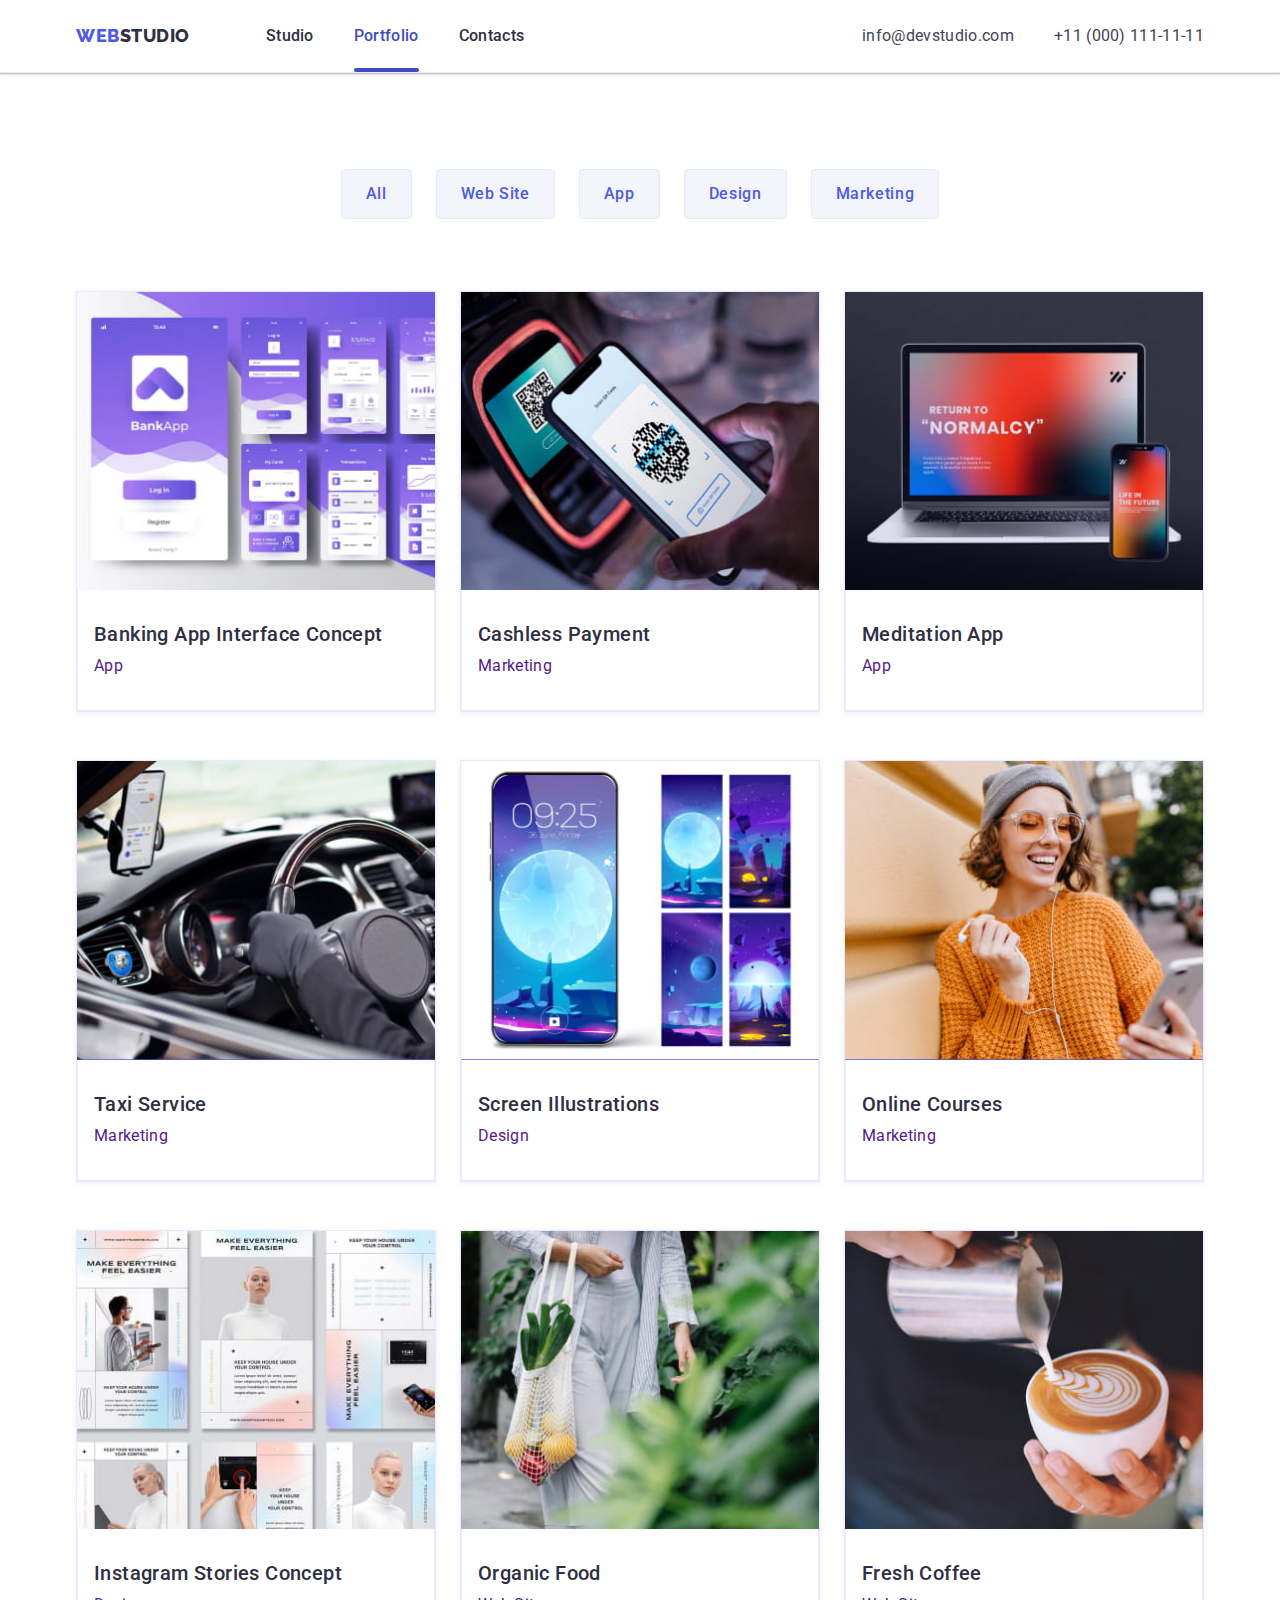
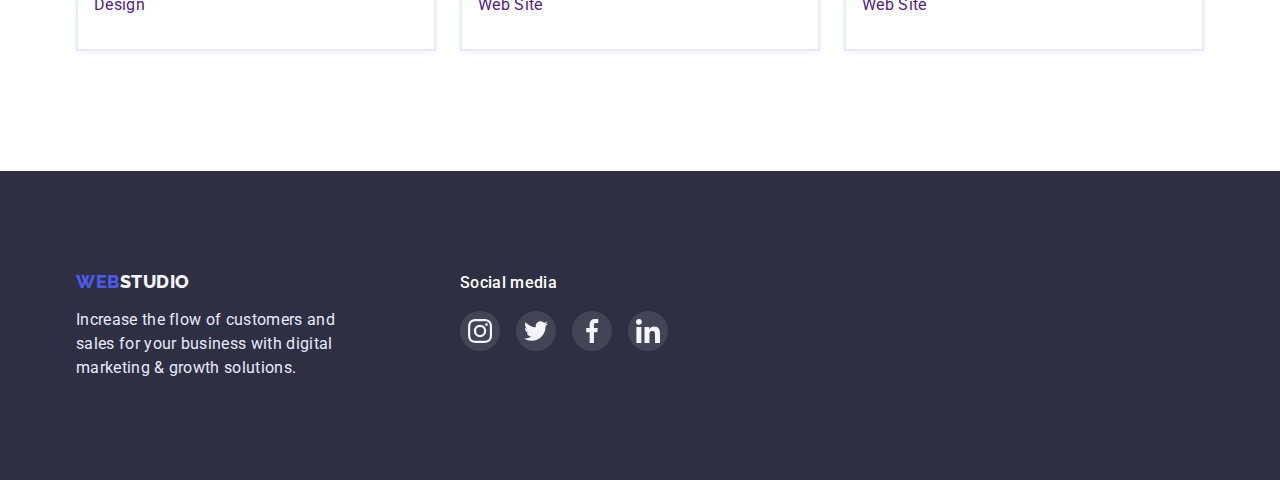
==== portfolio.html @ 0f5041aa "Initial commit" ====
<!DOCTYPE html>
<html lang="en">
  <head>
    <meta charset="UTF-8" />
    <meta http-equiv="X-UA-Compatible" content="IE=edge" />
    <meta name="viewport" content="width=device-width, initial-scale=1.0" />
    <title>WebStudio</title>
    <link
      rel="stylesheet"
      href="https://cdn.jsdelivr.net/npm/modern-normalize@1.1.0/modern-normalize.min.css"
    />

    <link rel="preconnect" href="https://fonts.googleapis.com" />
    <link rel="preconnect" href="https://fonts.gstatic.com" crossorigin />
    <link
      href="https://fonts.googleapis.com/css2?family=Raleway:wght@800&family=Roboto:wght@400;500;700;900&display=swap"
      rel="stylesheet"
    />
    <link rel="stylesheet" href="./css/styles.css" />
  </head>

  <body>
    <header class="header">
      <div class="header-container container">
        <a href="./index.html" class="header-logo link"
          >Web<span class="header-studio">Studio</span></a
        >
        <nav class="header-nav">
          <ul class="header-list list">
            <li><a href="./index.html" class="nav-link link">Studio</a></li>
            <li>
              <a href="#" class="nav-link link current">Portfolio</a>
            </li>
            <li><a href="#" class="nav-link link">Contacts</a></li>
          </ul>
        </nav>
        <address>
          <ul class="address-list">
            <li>
              <a href="mailto:info@devstudio.com" class="header-address link">info@devstudio.com</a>
            </li>
            <li>
              <a href="tel:+110001111111" class="header-address link">+11 (000) 111-11-11</a>
            </li>
          </ul>
        </address>
      </div>
    </header>

    <main>
      <section class="portfolio-section section">
        <div class="project-cards-container container">
          <h1 class="visually-hidden">Portfolio</h1>
          <ul class="filters-btns list">
            <li><button type="button" class="filter-btn">All</button></li>
            <li><button type="button" class="filter-btn">Web Site</button></li>
            <li><button type="button" class="filter-btn">App</button></li>
            <li><button type="button" class="filter-btn">Design</button></li>
            <li><button type="button" class="filter-btn">Marketing</button></li>
          </ul>

          <ul class="project-cards project-card-set list">
            <li class="project-card project-card-set-item">
              <a href="" class="project-card-link">
                <div class="overflow">
                  <img
                    class="project-card-img img"
                    src="./images/banking-app-interface-conc.jpg"
                    alt="Demonstration of Banking App Interface Concept"
                  />
                  <div class="overley">
                    <p class="overley-text"
                      >14 Stylish and User-Friendly App Design Concepts · Task Manager App · Calorie
                      Tracker App · Exotic Fruit Ecommerce App · Cloud Storage App</p
                    >
                  </div>
                </div>
                <div class="card-content">
                  <h2 class="project-card-title"> Banking App Interface Concept </h2>
                  <p class="project-card-descr">App</p>
                </div>
              </a>
            </li>
            <li class="project-card project-card-set-item">
              <a href="" class="project-card-link">
                <div class="overflow">
                  <img
                    class="project-card-img img"
                    src="./images/cashless-payment.jpg"
                    alt="Demonstration of Cashless Payment"
                  />
                  <div class="overley">
                    <p class="overley-text"
                      >14 Stylish and User-Friendly App Design Concepts · Task Manager App · Calorie
                      Tracker App · Exotic Fruit Ecommerce App · Cloud Storage App</p
                    >
                  </div>
                </div>
                <div class="card-content">
                  <h2 class="project-card-title">Cashless Payment</h2>
                  <p class="project-card-descr">Marketing</p>
                </div>
              </a>
            </li>
            <li class="project-card project-card-set-item">
              <a href="" class="project-card-link">
                <div class="overflow">
                  <img
                    class="project-card-img img"
                    src="./images/meditation-app.jpg"
                    alt="Demonstration of Meditation App"
                  />
                  <div class="overley">
                    <p class="overley-text"
                      >14 Stylish and User-Friendly App Design Concepts · Task Manager App · Calorie
                      Tracker App · Exotic Fruit Ecommerce App · Cloud Storage App</p
                    >
                  </div>
                </div>
                <div class="card-content">
                  <h2 class="project-card-title">Meditation App</h2>
                  <p class="project-card-descr">App</p>
                </div>
              </a>
            </li>
            <li class="project-card project-card-set-item">
              <a href="" class="project-card-link">
                <div class="overflow">
                  <img
                    class="project-card-img img"
                    src="./images/taxi-service.jpg"
                    alt="Demonstration of Taxi Servicee"
                  />
                  <div class="overley">
                    <p class="overley-text"
                      >14 Stylish and User-Friendly App Design Concepts · Task Manager App · Calorie
                      Tracker App · Exotic Fruit Ecommerce App · Cloud Storage App</p
                    >
                  </div>
                </div>
                <div class="card-content">
                  <h2 class="project-card-title">Taxi Service</h2>
                  <p class="project-card-descr">Marketing</p>
                </div>
              </a>
            </li>
            <li class="project-card project-card-set-item">
              <a href="" class="project-card-link">
                <div class="overflow">
                  <img
                    class="project-card-img img"
                    src="./images/screen-illustrations.jpg"
                    alt="Demonstration of Screen Illustrations"
                  />
                  <div class="overley">
                    <p class="overley-text"
                      >14 Stylish and User-Friendly App Design Concepts · Task Manager App · Calorie
                      Tracker App · Exotic Fruit Ecommerce App · Cloud Storage App</p
                    >
                  </div>
                </div>
                <div class="card-content">
                  <h2 class="project-card-title">Screen Illustrations</h2>
                  <p class="project-card-descr">Design</p>
                </div>
              </a>
            </li>
            <li class="project-card project-card-set-item">
              <a href="" class="project-card-link">
                <div class="overflow">
                  <img
                    class="project-card-img img"
                    src="./images/online-courses.jpg"
                    alt="A girl takes online courses"
                  />
                  <div class="overley">
                    <p class="overley-text"
                      >14 Stylish and User-Friendly App Design Concepts · Task Manager App · Calorie
                      Tracker App · Exotic Fruit Ecommerce App · Cloud Storage App</p
                    >
                  </div>
                </div>
                <div class="card-content">
                  <h2 class="project-card-title">Online Courses</h2>
                  <p class="project-card-descr">Marketing</p>
                </div>
              </a>
            </li>
            <li class="project-card project-card-set-item">
              <a href="" class="project-card-link">
                <div class="overflow">
                  <img
                    class="project-card-img img"
                    src="./images/inst-stories-concept.jpg"
                    alt="Demonstration of Instagram Stories Concept"
                  />
                  <div class="overley">
                    <p class="overley-text"
                      >14 Stylish and User-Friendly App Design Concepts · Task Manager App · Calorie
                      Tracker App · Exotic Fruit Ecommerce App · Cloud Storage App</p
                    >
                  </div>
                </div>
                <div class="card-content">
                  <h2 class="project-card-title">Instagram Stories Concept</h2>
                  <p class="project-card-descr">Design</p>
                </div>
              </a>
            </li>
            <li class="project-card project-card-set-item">
              <a href="" class="project-card-link">
                <div class="overflow">
                  <img
                    class="project-card-img img"
                    src="./images/organic-food.jpg"
                    alt="Woman holding a shopping cart with food"
                  />
                  <div class="overley">
                    <p class="overley-text"
                      >14 Stylish and User-Friendly App Design Concepts · Task Manager App · Calorie
                      Tracker App · Exotic Fruit Ecommerce App · Cloud Storage App</p
                    >
                  </div>
                </div>
                <div class="card-content">
                  <h2 class="project-card-title">Organic Food</h2>
                  <p class="project-card-descr">Web Site</p>
                </div>
              </a>
            </li>
            <li class="project-card project-card-set-item">
              <a href="" class="project-card-link">
                <div class="overflow">
                  <img
                    class="project-card-img img"
                    src="./images/fresh-coffee.jpg"
                    alt="Barista preparing coffee"
                  />
                  <div class="overley">
                    <p class="overley-text"
                      >14 Stylish and User-Friendly App Design Concepts · Task Manager App · Calorie
                      Tracker App · Exotic Fruit Ecommerce App · Cloud Storage App</p
                    >
                  </div>
                </div>
                <div class="card-content">
                  <h2 class="project-card-title">Fresh Coffee</h2>
                  <p class="project-card-descr">Web Site</p>
                </div>
              </a>
            </li>
          </ul>
        </div>
      </section>
    </main>

    <footer class="footer">
      <div class="footer-container container">
        <div class="footer-text">
          <a href="./index.html" class="footer-logo"
            >Web<span class="footer-studio">Studio</span></a
          >
          <p class="footer-descr">
            Increase the flow of customers and sales for your business with digital marketing &
            growth solutions.
          </p>
        </div>
        <div class="footer-social">
          <h2 class="footer-social-title">Social media</h2>
          <ul class="footer-socials list">
            <li class="footer-social-item">
              <a class="footer-social-link" href aria-label="Instagram link">
                <svg class="footer-social-icon" width="24" height="24">
                  <use href="./images/icons.svg#icon-instagram"></use>
                </svg>
              </a>
            </li>
            <li class="footer-social-item">
              <a class="footer-social-link" href aria-label="Twitter link">
                <svg class="footer-social-icon" width="24" height="24">
                  <use href="./images/icons.svg#icon-twitter"></use>
                </svg>
              </a>
            </li>
            <li class="footer-social-item">
              <a class="footer-social-link" href aria-label="Facebook link">
                <svg class="footer-social-icon" width="24" height="24">
                  <use href="./images/icons.svg#icon-facebook"></use>
                </svg>
              </a>
            </li>
            <li class="footer-social-item">
              <a class="footer-social-link" href aria-label="LinkedIn link">
                <svg class="footer-social-icon" width="24" height="24">
                  <use href="./images/icons.svg#icon-linkedin"></use>
                </svg>
              </a>
            </li>
          </ul>
        </div>
      </div>
    </footer>
  </body>
</html>
---- css/styles.css ----
:root {
  --iris-color: #4d5ae5;
  --ocean-color: #404bbf;
  --navy-blue-color: #2e2f42;
  --green-color: #31d0aa;
  --slate-color: #434455;
  --light-slate-color: #8e8f99;
  --cornflower-color: #e7e9fc;
  --cloud-color: #f4f4fd;
  --navy-blue-modal-color: rgba(46, 47, 66, 0.4);
  --grey-color: rgba(46, 47, 66, 0.7);

  --indent: 24px;
  --items-index: 4;
  --items-portfolio: 3;

  --anim-time: 250ms;
  --anim-func: cubic-bezier(0.4, 0, 0.2, 1);
}

.visually-hidden {
  position: absolute;
  width: 1px;
  height: 1px;
  margin: -1px;
  border: 0;
  padding: 0;

  white-space: nowrap;
  clip-path: inset(100%);
  clip: rect(0 0 0 0);
  overflow: hidden;
}

body {
  font-family: 'Roboto', sans-serif;
  font-size: 16px;
  letter-spacing: 0.02em;
  color: var(--slate-color);
}

/* reset styles */
h1,
h2,
h3,
h4,
h5,
h6,
p,
ul {
  margin: 0;
  padding: 0;
}
img {
  display: block;
  max-width: 100%;
  height: auto;
}
button {
  cursor: pointer;
}
.link {
  text-decoration: none;
  color: currentColor;
}
.list {
  list-style: none;
  margin: 0;
  padding: 0;
}

.section {
  padding-top: 120px;
  padding-bottom: 120px;
  /* outline: 2px solid red;
  outline-offset: -2px; */
}

.container {
  width: 1158px;
  padding-left: 15px;
  padding-right: 15px;
  margin-left: auto;
  margin-right: auto;
  /* outline: 2px solid red;
  outline-offset: -2px; */
}

/**
  |============================
  | Card set Index.html
  |============================
*/

.card-set {
  display: flex;
  flex-wrap: wrap;
  gap: var(--indent);
}

.card-set-item {
  flex-basis: calc((100% - var(--indent) * (var(--items-index) - 1)) / var(--items-index));
}

/**
  |============================
  | Card set Portfolio.html
  |============================
*/

.project-card-set {
  display: flex;
  flex-wrap: wrap;
  row-gap: 48px;
  column-gap: var(--indent);
}

.project-card-set-item {
  flex-basis: calc((100% - var(--indent) * (var(--items-portfolio) - 1)) / var(--items-portfolio));
}

/**
  |============================
  | HEADER STYLES
  |============================
*/

.header {
  /* z-index: 1000;
  position: fixed;
  left: 0px;
  top: 0px; */

  width: 100%;

  background-color: #fff;
  border-bottom: 1px solid var(--cornflower-color);
  box-shadow: 0px 2px 1px rgba(46, 47, 66, 0.08), 0px 1px 1px rgba(46, 47, 66, 0.16),
    0px 1px 6px rgba(46, 47, 66, 0.08);
}

.header-container {
  display: flex;
  align-items: center;
}

.header-nav {
  margin-right: auto;
}

.header-logo {
  font-family: 'Raleway';
  color: var(--iris-color);
  text-transform: uppercase;
  font-weight: 800;
  font-size: 18px;
  line-height: 1.33;
  letter-spacing: 0.03em;
  margin-right: 76px;

  padding-top: 24px;
  padding-bottom: 24px;
}

.header-studio {
  color: var(--navy-blue-color);
}

.header-list {
  display: flex;
  align-items: center;
  gap: 40px;
}

.nav-link {
  position: relative;
  text-transform: none;
  color: var(--navy-blue-color);
  font-weight: 500;
  font-size: 16px;
  line-height: 1.5;
  letter-spacing: 0.02em;

  display: block;
  padding-top: 24px;
  padding-bottom: 24px;

  transition-property: color;
  transition-duration: var(--anim-time);
  transition-timing-function: var(--anim-func);
}

.nav-link:hover,
.nav-link:focus {
  color: var(--ocean-color);
}

.nav-link:active {
  color: var(--ocean-color);
}

.nav-link.current::after {
  content: '';
  position: absolute;
  left: 0;
  bottom: 0;

  display: block;
  width: 100%;
  height: 4px;

  background-color: var(--ocean-color);
  border-radius: 2px;
}

.current {
  color: var(--ocean-color);
}

.address-list {
  display: flex;
  align-items: center;
  gap: 40px;
}

.header-address {
  font-style: normal;
  font-size: 16px;
  line-height: 1.5;
  letter-spacing: 0.02em;
  color: var(--slate-color);
  text-decoration: none;

  padding-top: 24px;
  padding-bottom: 24px;

  transition-property: color;
  transition-duration: var(--anim-time);
  transition-timing-function: var(--anim-func);
}

.header-address:hover,
.header-address:focus {
  color: var(--ocean-color);
}

.header-address:active {
  font-style: normal;
  color: var(--ocean-color);
  text-decoration: none;
}

/**
  |============================
  | HERO STYLES
  |============================
*/

.hero {
  /* position: relative;
  top: 72px;
  margin-bottom: 72px; */
  max-width: 1440px;
  margin: 0 auto;
  padding-top: 188px;
  padding-bottom: 188px;
  background-image: linear-gradient(rgba(46, 47, 66, 0.7), rgba(46, 47, 66, 0.7)),
    url(../images/hero-image.jpg);
  background-color: var(--grey-color);
  background-repeat: no-repeat;
  background-position: center;
  background-size: cover;
}

.hero-container {
}

.hero-title {
  width: 496px;
  margin: 0 auto;
  color: #fff;
  font-size: 56px;
  line-height: 1.07;
  letter-spacing: 0.02em;

  margin-bottom: 48px;
}

.hero-btn {
  font-family: 'Roboto';
  font-weight: 500;
  font-size: 16px;
  line-height: 1.5;

  letter-spacing: 0.04em;

  color: #fff;

  width: 169px;
  height: 56px;

  background-color: var(--iris-color);
  box-shadow: 0px 4px 4px rgba(0, 0, 0, 0.15);
  border-radius: 4px;
  cursor: pointer;

  border: none;

  margin: 0 auto;
  display: block;

  transition-property: background-color;
  transition-duration: var(--anim-time);
  transition-timing-function: var(--anim-func);
}

.hero-btn:hover,
.hero-btn:focus {
  background-color: var(--ocean-color);
}

/**
  |============================
  | FEATURES STYLES
  |============================
*/

.features-container {
  /* margin-top: 72px; */
}

.features-list {
  display: flex;
  flex-wrap: wrap;
  gap: 24px;
}

.features-item {
  flex-basis: calc((100% - 3 * 24px) / 4);
}

.features-wrapper {
  width: 264px;
  height: 112px;
  margin-bottom: 8px;
  display: flex;
  justify-content: center;
  align-items: center;
  background-color: var(--cloud-color);
}

.features-icons {
}

.features-title {
  font-weight: 500;
  font-size: 20px;
  line-height: 1.2;

  letter-spacing: 0.02em;

  margin-bottom: 8px;

  color: var(--navy-blue-color);
}

.features-descr {
  font-size: 16px;
  line-height: 1.5;

  letter-spacing: 0.02em;
  color: var(--slate-color);
}

/**
  |============================
  | PRODUCE STYLES
  |============================
*/

.produce {
  padding-top: 0;
}
.produce-container {
}
.produce-list {
  display: flex;
  align-items: center;
  gap: 24px;
}

.produce-title {
  font-size: 36px;
  line-height: 1.11;

  text-align: center;
  letter-spacing: 0.02em;
  text-transform: capitalize;

  margin-bottom: 72px;

  color: var(--navy-blue-color);
}

.mockup {
  width: 360px;
  height: 300px;

  background: linear-gradient(0deg, rgba(77, 90, 229, 0.1), rgba(77, 90, 229, 0.1));
  background-blend-mode: soft-light, normal;

  border: 1px solid var(--cornflower-color);
}

/**
  |============================
  | TEAM STYLES
  |============================
*/

.team {
  background-color: var(--cloud-color);
}

.team-container {
}

.team-title {
  font-size: 36px;
  line-height: 1.11;

  text-align: center;
  letter-spacing: 0.02em;
  text-transform: capitalize;

  margin-bottom: 72px;

  color: var(--navy-blue-color);
}

.team-cards {
}

.team-card {
  box-shadow: 0px 1px 6px rgba(46, 47, 66, 0.08), 0px 1px 1px rgba(46, 47, 66, 0.16),
    0px 2px 1px rgba(46, 47, 66, 0.08);
  border-radius: 0px 0px 4px 4px;
  background-color: #fff;
}

.team-card-img {
  width: 264px;
}

.content {
  flex-grow: 1;
  padding-top: 32px;
  padding-bottom: 32px;
}

.team-card-title {
  font-weight: 500;
  font-size: 20px;
  line-height: 1.2;
  text-align: center;

  letter-spacing: 0.02em;

  color: var(--navy-blue-color);

  margin-bottom: 8px;
}
.team-card-descr {
  font-size: 16px;
  line-height: 1.5;
  text-align: center;

  letter-spacing: 0.02em;

  margin-bottom: 8px;
}

.socials {
  display: flex;
  align-items: center;
  justify-content: center;
  gap: 24px;
}
.social-item {
}

.social-link {
  display: flex;
  align-items: center;
  justify-content: center;

  width: 40px;
  height: 40px;

  background-color: var(--iris-color);
  border-radius: 50%;

  transition-property: background-color;
  transition-duration: var(--anim-time);
  transition-timing-function: var(--anim-func);
}

.social-link:hover,
.social-link:focus {
  background-color: var(--ocean-color);
}

.social-icon {
  fill: var(--cloud-color);
}

/**
  |============================
  |  CUSTOMERS STYLES
  |============================
*/

.customers {
}
.customers-container {
}
.customers-title {
  font-size: 36px;
  line-height: 1.11;

  text-align: center;
  letter-spacing: 0.02em;
  text-transform: capitalize;

  margin-bottom: 72px;

  color: var(--navy-blue-color);
}

.customers-list {
  display: flex;
  flex-wrap: wrap;
  align-items: center;
  justify-content: center;
  gap: 24px;
}
.customers-item {
}

.customer-link {
  display: flex;
  align-items: center;
  justify-content: center;

  width: 168px;
  height: 88px;

  border: 1px solid var(--light-slate-color);
  border-radius: 4px;

  transition-property: border;
  transition-duration: var(--anim-time);
  transition-timing-function: var(--anim-func);
}

.customer-link:hover,
.customer-link:focus {
  border: 1px solid var(--ocean-color);
}

.customers-icon {
  fill: var(--light-slate-color);

  transition-property: fill;
  transition-duration: var(--anim-time);
  transition-timing-function: var(--anim-func);
}

.customer-link:hover .customers-icon,
.customer-link:focus .customers-icon {
  fill: var(--ocean-color);
}

/**
  |============================
  | FOOTER STYLES
  |============================
*/

.footer {
  padding-top: 100px;
  padding-bottom: 100px;

  background-color: var(--navy-blue-color);
}

.footer-container {
  display: flex;
}

.footer-text {
  margin-right: 120px;
}

.footer-logo {
  display: block;
  font-family: 'Raleway';
  color: var(--iris-color);
  font-weight: 800;
  font-size: 18px;
  line-height: 1.166;
  letter-spacing: 0.03em;
  text-transform: uppercase;

  margin-bottom: 16px;
}

.footer-studio {
  color: var(--cloud-color);
}

.footer-descr {
  font-size: 16px;
  line-height: 1.5;

  width: 264px;

  letter-spacing: 0.02em;
  color: var(--cornflower-color);
}

.footer-social {
}
.footer-social-title {
  font-weight: 500;
  font-size: 16px;
  line-height: 1.5;
  letter-spacing: 0.02em;

  margin-bottom: 16px;

  color: #fff;
}

.footer-socials {
  display: flex;
  align-items: center;
  justify-content: center;
  gap: 16px;
}
.footer-social-item {
}

.footer-social-link {
  display: flex;
  align-items: center;
  justify-content: center;

  width: 40px;
  height: 40px;

  background-color: rgba(255, 255, 255, 0.1);
  border-radius: 50%;

  transition-property: background-color;
  transition-duration: var(--anim-time);
  transition-timing-function: var(--anim-func);
}

.footer-social-link:hover,
.footer-social-link:focus {
  background-color: var(--green-color);
}

.footer-social-icon {
  fill: var(--cloud-color);
}

/**
  |============================
  |         PORTFOLIO
  | FILTERS SECTION STYLES
  |============================
*/

.active {
  background-color: var(--ocean-color);
  box-shadow: 0px 3px 1px rgba(0, 0, 0, 0.1), 0px 2px 1px rgba(0, 0, 0, 0.08),
    0px 2px 2px rgba(0, 0, 0, 0.12);
  border-radius: 4px;
}

.portfolio-section {
  /* position: relative;
  top: 72px; */
  padding-top: 96px;
}

.filters-btns {
  display: flex;
  gap: 24px;
  justify-content: center;
  margin-bottom: 72px;
}

.filter-btn {
  font-family: 'Roboto';

  background-color: var(--cloud-color);
  border: 1px solid var(--cornflower-color);
  border-radius: 4px;

  font-weight: 500;
  font-size: 16px;
  line-height: 1.5;

  padding: 12px 24px;

  letter-spacing: 0.04em;

  color: var(--iris-color);
  cursor: pointer;

  transition-property: color, background-color, box-shadow;
  transition-duration: var(--anim-time);
  transition-timing-function: var(--anim-func);
}

.filter-btn:hover,
.filter-btn:focus {
  color: #ffffff;
  background-color: var(--ocean-color);
  box-shadow: 0px 3px 1px rgba(0, 0, 0, 0.1), 0px 2px 1px rgba(0, 0, 0, 0.08),
    0px 2px 2px rgba(0, 0, 0, 0.12);
}

.project-card {
  display: flex;
  flex-direction: column;

  border: 1px solid var(--cornflower-color);
  box-shadow: 0px 1px 6px rgba(46, 47, 66, 0.08);
}

.overflow {
  position: relative;
  overflow: hidden;
}

.overley {
  position: absolute;
  top: 0;
  left: 0;
  width: 100%;
  height: 100%;
  background-color: var(--iris-color);

  transform: translateY(100%);
  transition-property: transform;
  transition-duration: var(--anim-time);
  transition-timing-function: var(--anim-func);
}
.overley-text {
  line-height: 1.5;
  width: 296px;
  color: var(--cloud-color);
  margin-top: 40px;
  margin-left: 32px;
  margin-right: 32px;
}

.project-card-link {
  transition-property: border, box-shadow;
  transition-duration: var(--anim-time);
  transition-timing-function: var(--anim-func);
}

.project-card-link:hover .overley,
.project-card-link:focus .overley {
  transform: translateY(0);
}

.project-card-link:hover,
.project-card-link:focus {
  border: 1px solid var(--cloud-color);
  box-shadow: 0px 1px 6px rgba(46, 47, 66, 0.08), 0px 1px 1px rgba(46, 47, 66, 0.16),
    0px 2px 1px rgba(46, 47, 66, 0.08);
}

.project-card-img {
  background: linear-gradient(0deg, rgba(77, 90, 229, 0.1), rgba(77, 90, 229, 0.1));
}

.card-content {
  flex-grow: 1;
  padding-left: 16px;
  padding-top: 32px;
  padding-bottom: 32px;

  border-bottom: 1px solid var(--cornflower-color);
  border-left: 1px solid var(--cornflower-color);
  border-right: 1px solid var(--cornflower-color);
}

.project-card-title {
  font-weight: 500;
  font-size: 20px;
  line-height: 1.2;

  letter-spacing: 0.02em;

  color: var(--navy-blue-color);

  margin-bottom: 8px;
}

.project-card-descr {
  font-size: 16px;
  line-height: 1.5;

  letter-spacing: 0.02em;
}

/**
  |============================
  | MODAL STYLES
  |============================
*/

.backdrop {
  z-index: 1000;
  position: fixed;
  top: 0;
  left: 0;
  width: 100%;
  height: 100%;

  background-color: var(--navy-blue-modal-color);

  transition: opacity 250ms ease-in, visibility 250ms ease-in;
}

.backdrop.is-hidden {
  opacity: 0;
  visibility: hidden;
  pointer-events: none;
}

.modal {
  position: absolute;
  top: 50%;
  left: 50%;
  transform: translate(-50%, -50%);

  width: 408px;
  min-height: 576px;

  background-color: #fcfcfc;
  box-shadow: 0px 1px 1px rgba(0, 0, 0, 0.14), 0px 1px 3px rgba(0, 0, 0, 0.12),
    0px 2px 1px rgba(0, 0, 0, 0.2);
  border-radius: 4px;
}

.modal-btn {
  position: absolute;
  top: 24px;
  right: 24px;

  display: flex;
  align-items: center;
  justify-content: center;
  height: 24px;
  width: 24px;
  padding: 0;
  background-color: var(--cornflower-color);
  border: 1px solid rgba(0, 0, 0, 0.1);
  border-radius: 50%;

  transition-property: background-color;
  transition-duration: var(--anim-time);
  transition-timing-function: var(--anim-func);
}

.modal-btn:hover,
.modal-btn:focus {
  background-color: var(--ocean-color);
}

.modal-icon {
  fill: #000;

  transition-property: fill;
  transition-duration: var(--anim-time);
  transition-timing-function: var(--anim-func);
}

.modal-btn:hover .modal-icon,
.modal-btn:focus .modal-icon {
  fill: #fff;
}

ul {
  list-style-type: none;
}

a {
  text-decoration: none;
}
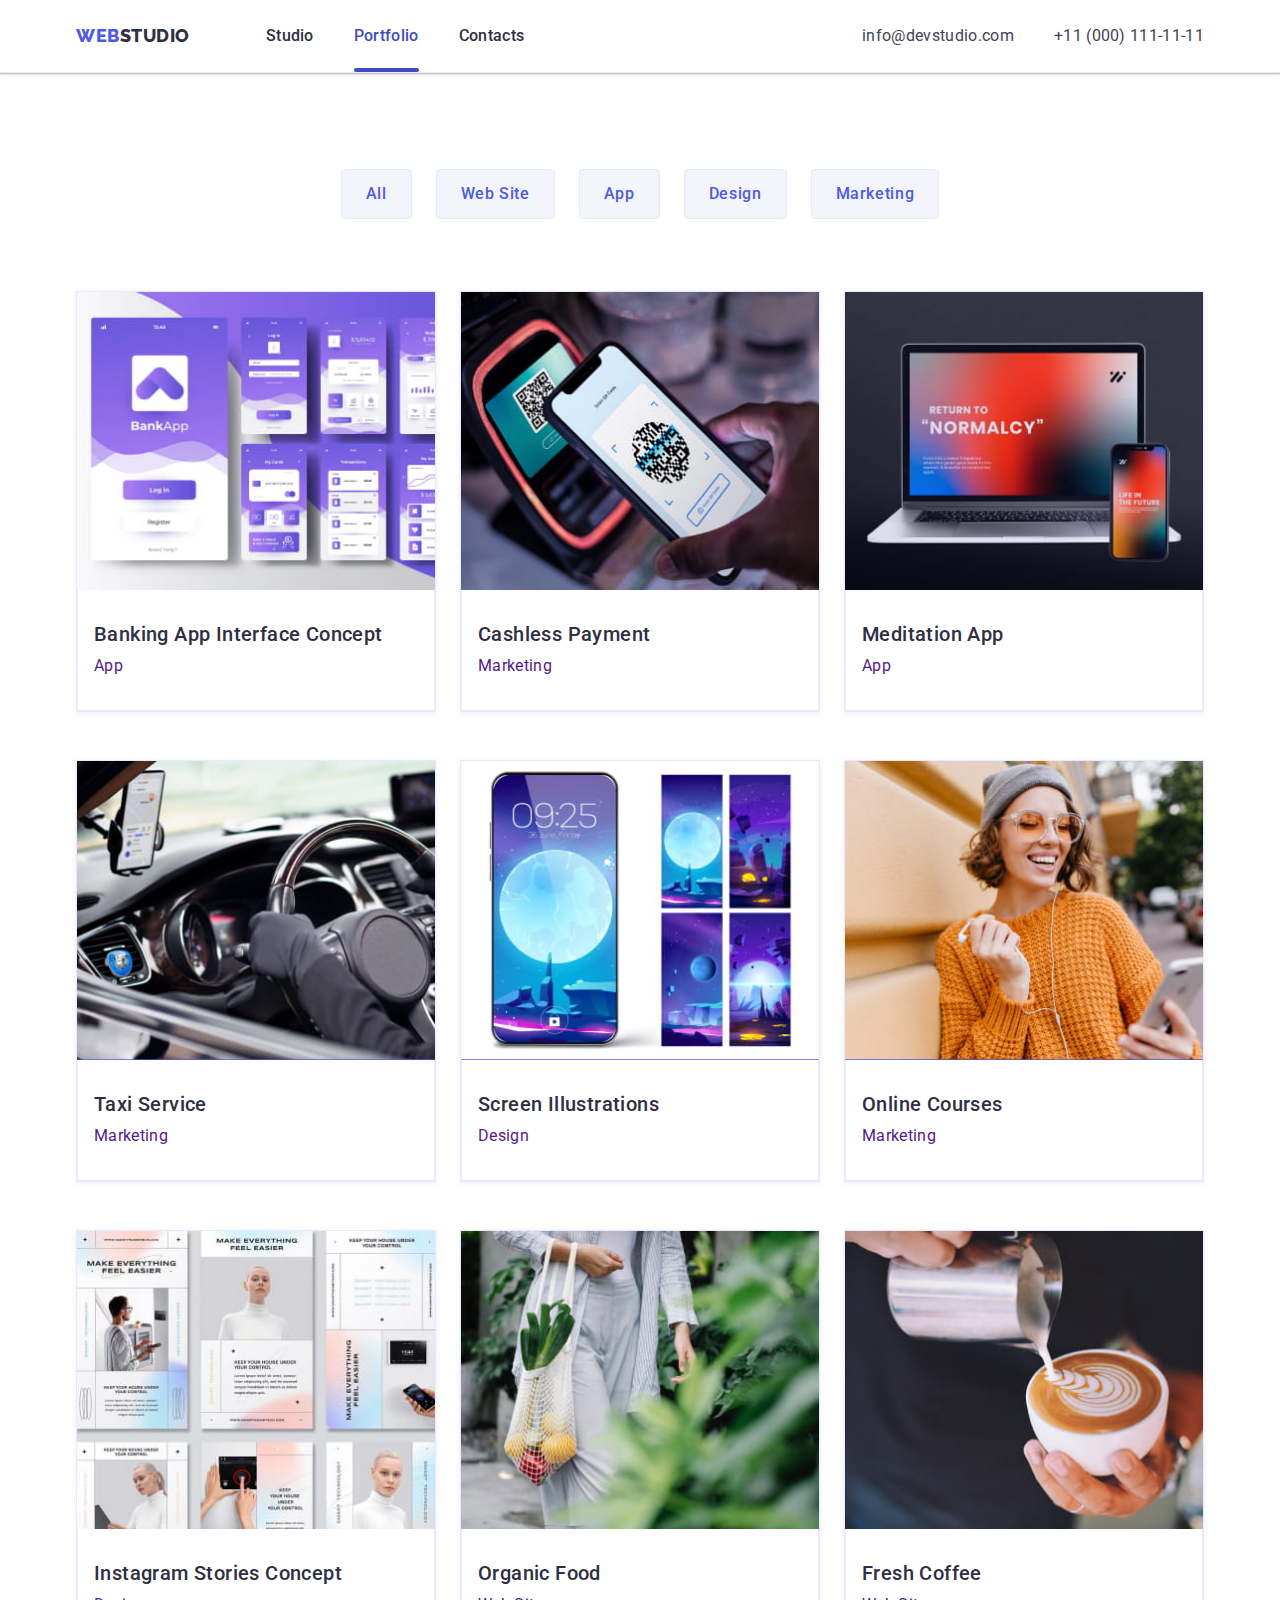
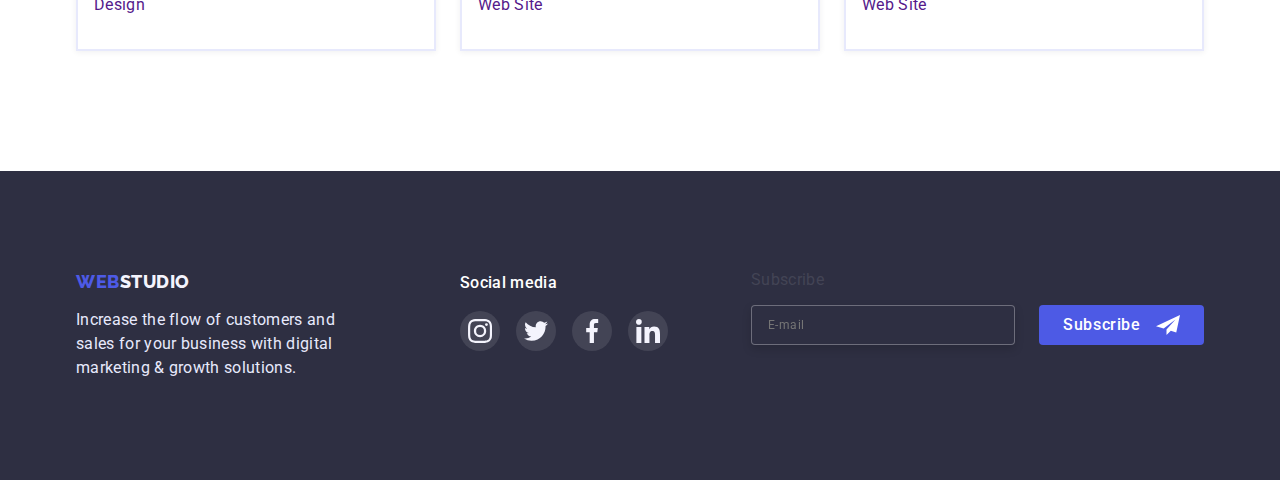
==== commit b70f536a: "update 06 homework" ====
--- a/portfolio.html
+++ b/portfolio.html
@@ -265,6 +265,7 @@
             growth solutions.
           </p>
         </div>
+
         <div class="footer-social">
           <h2 class="footer-social-title">Social media</h2>
           <ul class="footer-socials list">
@@ -298,6 +299,21 @@
             </li>
           </ul>
         </div>
+
+        <div class="subscribe">
+          <label class="subscribe-label">
+            <span class="subscribe-bage">Subscribe</span>
+            <div class="wrapper">
+              <input class="subscribe-field" type="email" name="email" placeholder="E-mail" />
+              <button class="subscribe-btn" type="submit"
+                >Subscribe
+                <svg class="subscribe-icon" width="24" height="24">
+                  <use href="./images/icons.svg#icon-telegram"></use>
+                </svg>
+              </button>
+            </div>
+          </label>
+        </div>
       </div>
     </footer>
   </body>
--- a/css/styles.css
+++ b/css/styles.css
@@ -676,6 +676,79 @@
   fill: var(--cloud-color);
 }
 
+.subscribe {
+  margin-left: auto;
+}
+
+.subscribe-badge {
+  font-weight: 500;
+  font-size: 16px;
+  line-height: 1.5;
+  letter-spacing: 0.02em;
+  color: #fff;
+
+  margin-bottom: 16px;
+}
+
+.wrapper {
+  display: flex;
+  align-items: center;
+  justify-content: space-between;
+  gap: 24px;
+  margin-top: 16px;
+}
+
+.subscribe-field {
+  font-size: 12px;
+  line-height: 2;
+  letter-spacing: 0.04em;
+  color: rgba(255, 255, 255, 0.6);
+  padding: 8px 16px;
+
+  width: 264px;
+  height: 40px;
+  border: 1px solid rgba(255, 255, 255, 0.3);
+  filter: drop-shadow(0px 4px 4px rgba(0, 0, 0, 0.15));
+  border-radius: 4px;
+  background-color: var(--navy-blue-color);
+}
+
+.subscribe-field:focus,
+.subscribe-field:focus-visible {
+  outline-color: var(--iris-color);
+}
+
+.subscribe-btn {
+  font-weight: 500;
+  font-size: 16px;
+  line-height: 1.5;
+  letter-spacing: 0.04em;
+  padding: 8px 24px;
+  color: #fff;
+
+  display: flex;
+  align-items: center;
+  justify-content: space-between;
+  width: 165px;
+  height: 40px;
+  background-color: var(--iris-color);
+  border-radius: 4px;
+  border: none;
+
+  transition-property: background-color;
+  transition-duration: var(--anim-time);
+  transition-timing-function: var(--anim-func);
+}
+
+.subscribe-btn:hover,
+.subscribe-btn:focus {
+  background-color: var(--ocean-color);
+}
+
+.subscribe-icon {
+  fill: #fff;
+}
+
 /**
   |============================
   |         PORTFOLIO
@@ -806,18 +879,14 @@
   font-weight: 500;
   font-size: 20px;
   line-height: 1.2;
-
-  letter-spacing: 0.02em;
-
+  letter-spacing: 0.02em;
   color: var(--navy-blue-color);
-
   margin-bottom: 8px;
 }
 
 .project-card-descr {
   font-size: 16px;
   line-height: 1.5;
-
   letter-spacing: 0.02em;
 }
 
@@ -834,7 +903,6 @@
   left: 0;
   width: 100%;
   height: 100%;
-
   background-color: var(--navy-blue-modal-color);
 
   transition: opacity 250ms ease-in, visibility 250ms ease-in;
@@ -851,10 +919,9 @@
   top: 50%;
   left: 50%;
   transform: translate(-50%, -50%);
-
   width: 408px;
   min-height: 576px;
-
+  padding: 72px 24px 24px;
   background-color: #fcfcfc;
   box-shadow: 0px 1px 1px rgba(0, 0, 0, 0.14), 0px 1px 3px rgba(0, 0, 0, 0.12),
     0px 2px 1px rgba(0, 0, 0, 0.2);
@@ -899,6 +966,146 @@
   fill: #fff;
 }
 
+.modal-title {
+  display: block;
+  font-size: 16px;
+  line-height: 1.5;
+  text-align: center;
+  letter-spacing: 0.02em;
+  color: var(--navy-blue-color);
+  margin-bottom: 16px;
+}
+
+.modal-form {
+}
+.modal-form-label {
+  display: block;
+  font-size: 12px;
+  line-height: calc(14 / 12);
+  letter-spacing: 0.04em;
+  color: var(--light-slate-color);
+  margin-bottom: 4px;
+}
+
+.modal-form-group {
+  position: relative;
+  margin-bottom: 8px;
+}
+
+.modal-form-field {
+  padding-left: 40px;
+  padding-right: 40px;
+  height: 40px;
+  width: 100%;
+  border: 1px solid rgba(33, 33, 33, 0.2);
+  border-radius: 4px;
+  transition: outline-color var(--anim-func) var(--anim-time);
+}
+
+.modal-form-field:focus,
+.modal-form-field:focus-visible {
+  outline-color: var(--iris-color);
+}
+
+.modal-form-icon {
+  position: absolute;
+  top: 50%;
+  left: 10px;
+  transform: translateY(-50%);
+  pointer-events: none;
+  transition: fill var(--anim-func) var(--anim-time);
+}
+
+.modal-form-field:focus + .modal-form-icon {
+  fill: var(--iris-color);
+}
+
+.modal-form-comment {
+  font-size: 12px;
+  line-height: calc(16 / 12);
+  letter-spacing: 0.04em;
+  width: 100%;
+  resize: none;
+  padding: 8px 16px;
+  margin-bottom: 16px;
+  border: 1px solid rgba(33, 33, 33, 0.2);
+  border-radius: 4px;
+  transition: outline-color var(--anim-func) var(--anim-time);
+}
+
+.modal-form-comment:focus,
+.modal-form-comment:focus-visible {
+  outline-color: var(--iris-color);
+}
+
+.modal-form-agreement {
+  display: flex;
+}
+
+.modal-form-checkbox {
+  appearance: none;
+  display: block;
+  height: 16px;
+  width: 16px;
+
+  border: 1.25px solid var(--navy-blue-color);
+  border-radius: 2px;
+  transition-property: background-color, border-color, background-size;
+  transition-duration: 400ms;
+  transition-timing-function: var(--anim-func);
+  transition-delay: 0, 0, 250ms;
+
+  background-image: url("data:image/svg+xml,%3Csvg width='10' height='8' viewBox='0 0 10 8' fill='none' xmlns='http://www.w3.org/2000/svg'%3E%3Cpath d='M8.44558 0.255056C8.61838 0.089653 8.84834 -0.00178848 9.08693 2.65108e-05C9.32551 0.0018415 9.55407 0.0967713 9.72436 0.264784C9.89466 0.432797 9.99337 0.660752 9.99968 0.900549C10.006 1.14034 9.91939 1.37323 9.75816 1.55005L4.86357 7.70436C4.7794 7.79551 4.67782 7.86865 4.5649 7.91942C4.45198 7.97018 4.33003 7.99754 4.20636 7.99984C4.08268 8.00214 3.95981 7.97935 3.8451 7.93282C3.73038 7.88629 3.62618 7.81698 3.53872 7.72903L0.292827 4.46564C0.202435 4.38096 0.129933 4.27884 0.0796475 4.16537C0.0293621 4.05191 0.00232279 3.92942 0.000143182 3.80522C-0.00203643 3.68102 0.0206883 3.55765 0.0669613 3.44248C0.113234 3.3273 0.182108 3.22267 0.269473 3.13483C0.356838 3.047 0.460905 2.97775 0.575465 2.93123C0.690026 2.88471 0.812734 2.86186 0.936267 2.86405C1.0598 2.86624 1.18163 2.89343 1.29449 2.94398C1.40734 2.99454 1.50892 3.06743 1.59315 3.15831L4.16189 5.73967L8.42227 0.28219C8.42994 0.272694 8.43813 0.263635 8.4468 0.255056H8.44558Z' fill='%23F4F4FD'/%3E%3C/svg%3E%0A");
+
+  background-repeat: no-repeat;
+  background-position: center;
+  background-size: 4px;
+}
+
+.modal-form-checkbox:checked {
+  background-color: var(--ocean-color);
+  border-color: var(--ocean-color);
+  background-size: 10px;
+}
+
+.modal-form-desc {
+  display: flex;
+  align-items: center;
+  justify-content: center;
+  gap: 4px;
+  line-height: calc(16 / 12);
+  letter-spacing: 0.04em;
+  font-size: 12px;
+  user-select: none;
+  margin-bottom: 24px;
+  padding-left: 8px;
+}
+
+.modal-form-link {
+  color: var(--iris-color);
+}
+
+.agreement-btn {
+  display: block;
+  margin: 0 auto;
+  width: 169px;
+  height: 56px;
+  font-weight: 500;
+  font-size: 16px;
+  line-height: calc(24 / 16);
+  text-align: center;
+  letter-spacing: 0.04em;
+  border: none;
+  color: #ffffff;
+  background-color: var(--iris-color);
+  box-shadow: 0px 4px 4px rgba(0, 0, 0, 0.15);
+  border-radius: 4px;
+}
+
+label {
+  display: block;
+}
+
 ul {
   list-style-type: none;
 }
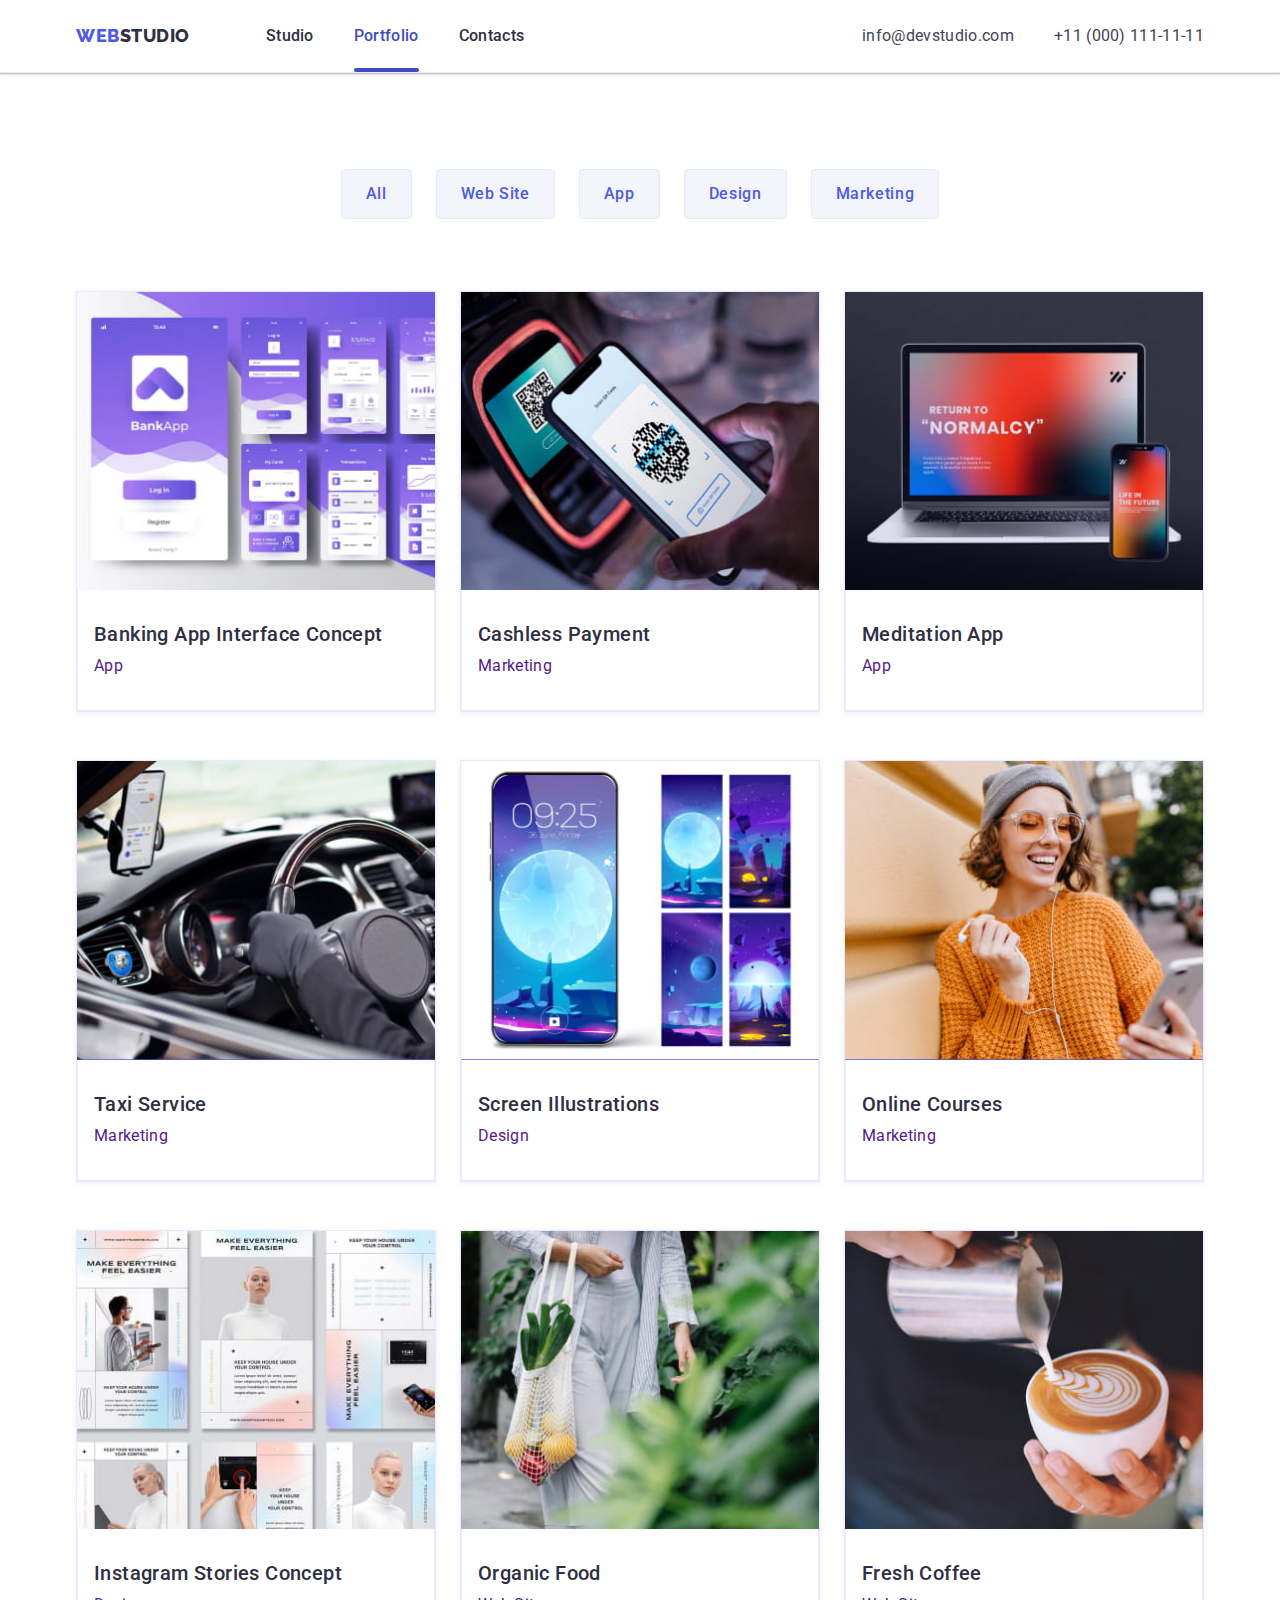
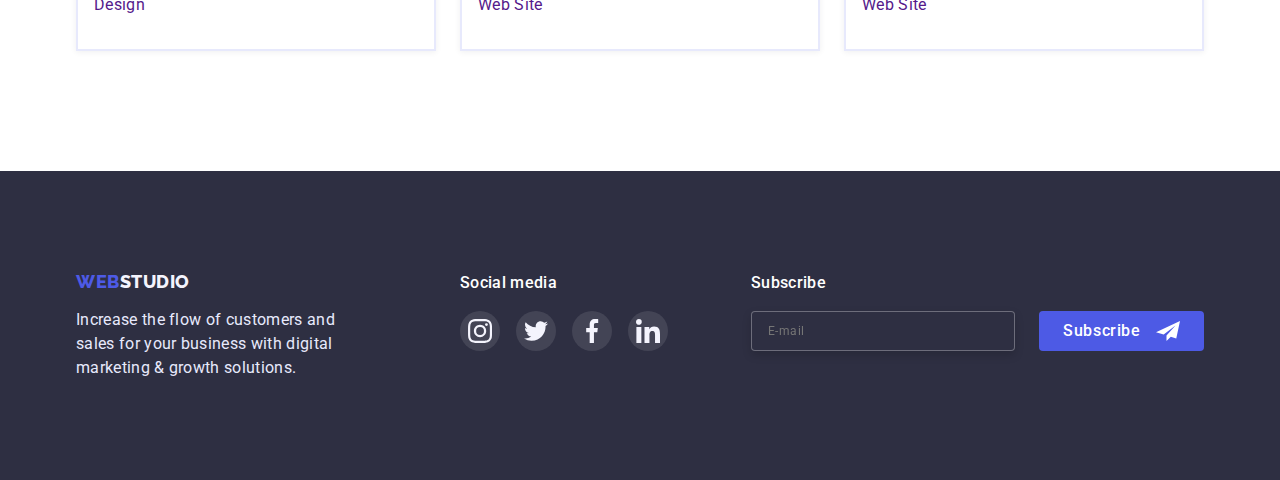
==== commit 3d669bcd: "update subscribe field" ====
--- a/portfolio.html
+++ b/portfolio.html
@@ -301,18 +301,18 @@
         </div>
 
         <div class="subscribe">
-          <label class="subscribe-label">
-            <span class="subscribe-bage">Subscribe</span>
-            <div class="wrapper">
+          <h2 class="subscribe-title">Subscribe</h2>
+          <form class="subscribe-form">
+            <label>
               <input class="subscribe-field" type="email" name="email" placeholder="E-mail" />
-              <button class="subscribe-btn" type="submit"
-                >Subscribe
-                <svg class="subscribe-icon" width="24" height="24">
-                  <use href="./images/icons.svg#icon-telegram"></use>
-                </svg>
-              </button>
-            </div>
-          </label>
+            </label>
+            <button class="subscribe-btn" type="submit"
+              >Subscribe
+              <svg class="subscribe-icon" width="24" height="24">
+                <use href="./images/icons.svg#icon-telegram"></use>
+              </svg>
+            </button>
+          </form>
         </div>
       </div>
     </footer>
--- a/css/styles.css
+++ b/css/styles.css
@@ -676,26 +676,32 @@
   fill: var(--cloud-color);
 }
 
+/**
+  |============================
+  | subscribe group
+  |============================
+*/
+
 .subscribe {
   margin-left: auto;
 }
 
-.subscribe-badge {
+.subscribe-title {
   font-weight: 500;
   font-size: 16px;
   line-height: 1.5;
   letter-spacing: 0.02em;
+
+  margin-bottom: 16px;
+
   color: #fff;
-
-  margin-bottom: 16px;
-}
-
-.wrapper {
-  display: flex;
-  align-items: center;
-  justify-content: space-between;
+}
+
+.subscribe-form {
+  display: flex;
+  align-items: center;
+  justify-content: center;
   gap: 24px;
-  margin-top: 16px;
 }
 
 .subscribe-field {
@@ -704,7 +710,6 @@
   letter-spacing: 0.04em;
   color: rgba(255, 255, 255, 0.6);
   padding: 8px 16px;
-
   width: 264px;
   height: 40px;
   border: 1px solid rgba(255, 255, 255, 0.3);
@@ -1082,6 +1087,7 @@
 }
 
 .modal-form-link {
+  text-decoration: underline;
   color: var(--iris-color);
 }
 
